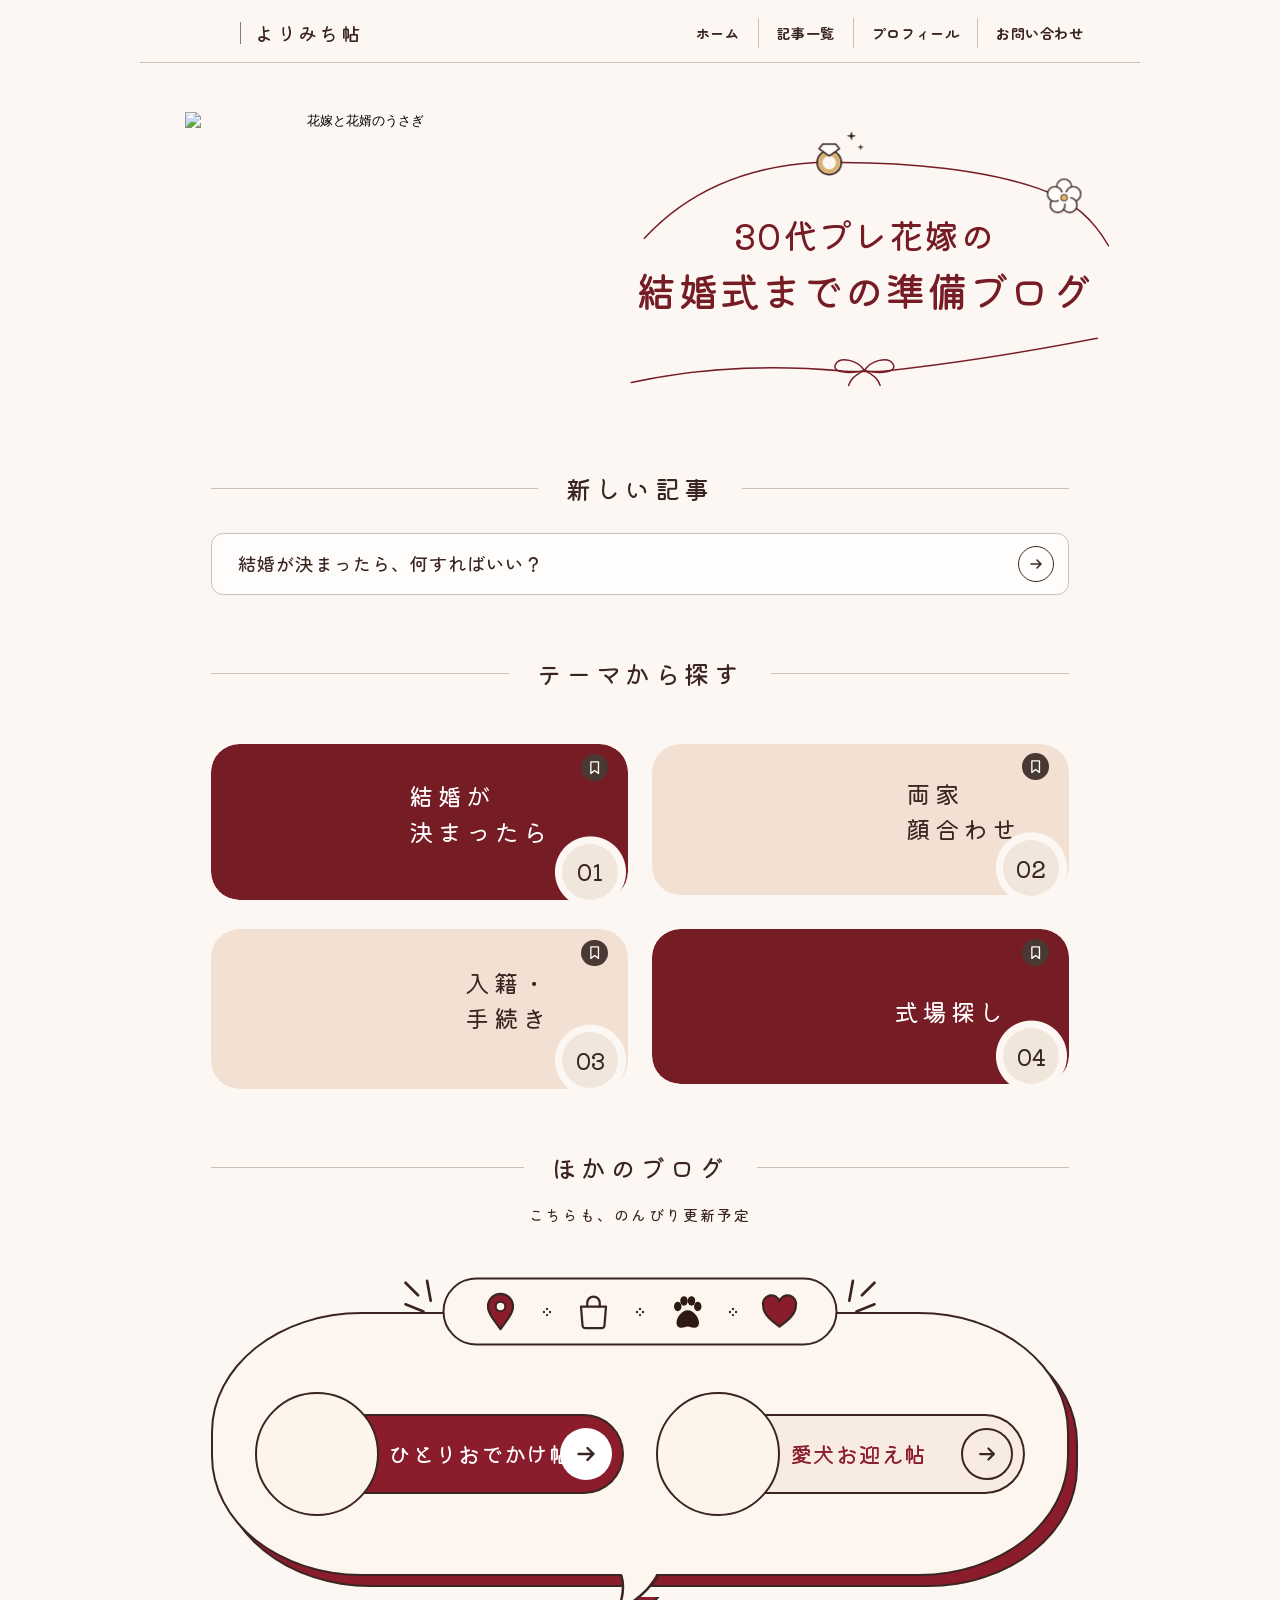
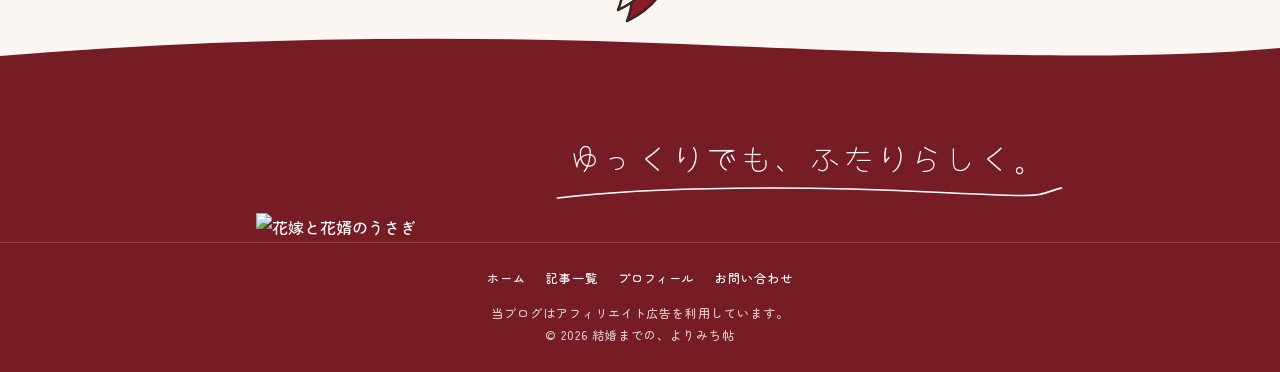
==== index.html @ b0f7d9c1 "Add files via upload" ====
<!DOCTYPE html>
<html lang="ja">
<head>
<meta charset="utf-8">
<meta name="viewport" content="width=device-width, initial-scale=1">
<title>結婚までの、よりみち帖｜30代プレ花嫁の結婚式までの準備ブログ</title>
<meta name="description" content="30代プレ花嫁の、結婚式までの準備ブログ。両家顔合わせ、入籍・手続き、式場探しまで、ゆっくりでもふたりらしく。">
<!--
  ▼ほかのブログのリンク差し替えメモ
  「ひとりおでかけ帖」「愛犬お迎え帖」は今は準備中表示です。
  ブログができたら data-soon を消して、href にURLを入れてください。
-->
<link rel="preconnect" href="https://fonts.googleapis.com">
<link rel="preconnect" href="https://fonts.gstatic.com" crossorigin>
<link href="https://fonts.googleapis.com/css2?family=Kiwi+Maru:wght@400;500&family=Zen+Maru+Gothic:wght@500;700&family=Yomogi&display=swap" rel="stylesheet">
<style>
/* VOICE: 30代ふたりの、やさしくて少し上品な結婚準備ノート
   IDEA: 生成りの紙にえんじのインク。花嫁と花婿のうさぎが表紙に立つ
   PICTURE: タイトルをはさんで花嫁うさぎと指輪を差し出す花婿うさぎ。テーマカードからうさぎがはみ出す
   COLOUR and TYPE: 生成り#fdf7f3・えんじ#761c25・ベージュ#f0e4d8・こげ茶／Kiwi Maru見出し＋Zen Maru Gothic本文＋Yomogi手書き
   LAYOUT: ヘッダー → タイトル → 新しい記事 → テーマから探す → ほかのブログ → えんじの帯 */
:root{color-scheme:light;--bg:#fdf7f3;--ink:#3b2522;--sub:#7d665e;--red:#761c25;--red2:#8e2632;--be:#f2e1d2;--be2:#f1e6db;--line:#cdbfb5}
*{box-sizing:border-box;min-width:0}
html{scroll-behavior:smooth}
body{margin:0;background:var(--bg);color:var(--ink);font:16px/1.8 "Zen Maru Gothic",system-ui,sans-serif;font-weight:500;overflow-x:clip}
img{display:block;max-width:100%;height:auto}
a{color:inherit}
.km{font-family:"Kiwi Maru","Zen Maru Gothic",serif}
.wrap{max-width:960px;margin:0 auto;padding:0 max(4vw,16px)}

/* header */
.hd{max-width:1000px;margin:0 auto;padding:16px max(3vw,16px) 12px;display:flex;align-items:center;justify-content:space-between;gap:10px 24px;flex-wrap:wrap;border-bottom:1px solid var(--line)}
.nav{display:flex;font-size:14px;font-weight:700;letter-spacing:.04em}
.nav a{text-decoration:none;color:var(--ink);white-space:nowrap;padding:4px 18px;border-left:1px solid var(--line);line-height:1.6}
.nav a:first-child{border-left:0}
.nav a:hover{color:var(--red)}
.brand{display:flex;align-items:center;gap:14px;text-decoration:none;font-family:"Kiwi Maru",serif;font-size:19px;letter-spacing:.12em}
.brand img{width:48px;height:auto}
.brand i{width:1px;height:22px;background:var(--ink);opacity:.6}

/* hero */
.hero{max-width:1080px;margin:0 auto;padding:clamp(24px,4vw,44px) max(3vw,16px) 0;display:grid;grid-template-columns:minmax(0,.85fr) minmax(0,1.15fr);align-items:center;gap:0 clamp(8px,3vw,40px)}
@keyframes in{from{opacity:0;transform:translateY(18px)}to{opacity:1;transform:none}}
.stage{position:relative;display:block;width:100%;max-width:400px;justify-self:center;aspect-ratio:860/650;border:0;background:none;padding:0;cursor:pointer;-webkit-tap-highlight-color:transparent}
.stage:focus-visible{outline:2px solid var(--red);outline-offset:6px;border-radius:16px}
.mv{position:absolute;inset:0;display:block}
.fr{position:absolute;height:auto;opacity:0;pointer-events:none}
.fr.on{opacity:1}
.fr.bob{animation:bob .17s ease-in-out infinite alternate}
@keyframes bob{to{translate:0 -2.5%}}
.fr.float{animation:float 2.8s ease-in-out infinite}
@keyframes float{50%{translate:0 -2%}}
.ttl{position:relative;width:100%;max-width:560px;justify-self:center;aspect-ratio:600/300;container-type:inline-size;text-align:center}
.ttl .deco{position:absolute;inset:0;width:100%;height:100%;overflow:visible}
.ttl h1{position:absolute;left:0;right:0;top:32%;margin:0;font-family:"Kiwi Maru",serif;font-weight:500;color:var(--red);line-height:1.5;letter-spacing:.06em;animation:in 1s cubic-bezier(.2,.8,.3,1) .1s both}
.ttl h1 span{display:block;white-space:nowrap}.ttl h1 .l1{font-size:6.2cqw}.ttl h1 .l2{font-size:7.3cqw}
@keyframes in{from{opacity:0;transform:translateY(14px)}to{opacity:1;transform:none}}
.draw path{stroke-dasharray:var(--len,800);stroke-dashoffset:var(--len,800);animation:draw 1.2s cubic-bezier(.6,.1,.3,1) forwards;animation-delay:var(--dd,.4s)}
@keyframes draw{to{stroke-dashoffset:0}}
.ttl .ring{opacity:0;animation:fade .6s .7s forwards}
.ttl .flower{opacity:0;transform-box:view-box;transform-origin:516px 84px;animation:fade .6s 1.2s forwards,spin 14s linear 2s infinite}
@keyframes fade{to{opacity:1}}
@keyframes spin{to{rotate:360deg}}
.ttl .tw{animation:tw 1.8s ease-in-out 1.4s infinite}
@keyframes tw{50%{opacity:.15}}

/* section heads */
.sh{display:flex;align-items:center;gap:28px;margin:clamp(40px,5vw,56px) 0 22px}
.sh::before,.sh::after{content:"";flex:1;height:1px;background:var(--line)}
.sh h2{margin:0;font-family:"Kiwi Maru",serif;font-weight:500;font-size:clamp(20px,2.4vw,25px);letter-spacing:.18em;white-space:nowrap}
.lede{text-align:center;margin:-10px 0 26px;font-size:14.5px;letter-spacing:.14em}

/* new post */
.np{display:flex;align-items:center;justify-content:space-between;gap:16px;min-height:62px;padding:10px 14px 10px 26px;border:1px solid var(--line);border-radius:12px;background:#fffdfb;text-decoration:none;font-size:clamp(15px,1.8vw,18px);letter-spacing:.06em;transition:border-color .3s,box-shadow .3s}
.np:hover{border-color:var(--red);box-shadow:0 10px 24px -18px rgba(118,28,37,.5)}
.arw{flex:none;width:36px;height:36px;border:1.6px solid var(--ink);border-radius:50%;display:grid;place-items:center;transition:transform .3s,background .3s,color .3s}
.arw svg{width:16px;height:16px}
a:hover .arw{transform:translateX(4px);background:var(--red);border-color:var(--red);color:#fff}

/* theme cards */
.themes{display:grid;grid-template-columns:repeat(2,minmax(0,1fr));gap:30px 24px;padding-top:26px}
.tc{position:relative;display:block;aspect-ratio:var(--ar);container-type:inline-size;text-decoration:none;transition:transform .4s cubic-bezier(.2,.8,.3,1)}
.tc .shape{position:absolute;inset:0;border-radius:6.8cqw;background:var(--c);-webkit-mask:radial-gradient(circle at 91% 82%,transparent 8.4cqw,#000 calc(8.4cqw + 1px));mask:radial-gradient(circle at 91% 82%,transparent 8.4cqw,#000 calc(8.4cqw + 1px))}
.tc .ill{position:absolute;left:0;bottom:0;width:var(--w);transform-origin:20% 100%;transition:transform .45s cubic-bezier(.3,1.5,.5,1)}
.tc .ill img{width:100%}
.tc b{position:absolute;left:var(--tx);top:50%;transform:translateY(-62%);font-family:"Kiwi Maru",serif;font-weight:400;font-size:5.9cqw;line-height:1.45;letter-spacing:.14em;color:var(--t)}
.tc .no{position:absolute;left:91%;top:82%;width:13.4cqw;height:13.4cqw;margin:-6.7cqw 0 0 -6.7cqw;border-radius:50%;background:var(--be2);display:grid;place-items:center;font-family:"Kiwi Maru",serif;font-size:5.4cqw;color:var(--ink);transition:transform .35s cubic-bezier(.3,1.6,.5,1)}
.tc .bm{position:absolute;left:92%;top:15%;width:6.4cqw;height:6.4cqw;margin:-3.2cqw 0 0 -3.2cqw;border-radius:50%;background:#4a3833;display:grid;place-items:center}
.tc .bm svg{width:3.2cqw;height:3.2cqw}
.tc:hover{transform:translateY(-4px)}
.tc:hover .ill{transform:translateY(-3%) rotate(-1.5deg)}
.tc:hover .no{transform:rotate(-12deg) scale(1.06)}
.tc:focus-visible{outline:3px solid var(--red);outline-offset:4px;border-radius:7cqw}
.t1{--ar:439/164;--c:var(--red);--t:#fff;--w:47.15%;--tx:47.5%}
.t2{--ar:452/164;--c:var(--be);--t:var(--ink);--w:54.65%;--tx:61%}
.t3{--ar:439/168;--c:var(--be);--t:var(--ink);--w:55.81%;--tx:61%}
.t4{--ar:450/167;--c:var(--red);--t:#fff;--w:60.22%;--tx:58%}
.t4 b{top:56%}

/* other blogs */
.ob-bub{position:relative;max-width:900px;margin:84px auto 80px;padding:80px clamp(18px,4vw,44px) 60px;border-radius:150px/120px;isolation:isolate}
.ob-bub::before,.ob-bub::after{content:"";position:absolute;inset:0;border:2.5px solid var(--ink);border-radius:inherit}
.ob-bub::before{transform:translate(9px,11px);background:#8a1c2b;z-index:-2}
.ob-bub::after{background:#fdf6ef;z-index:-1}
.ob-tab{position:absolute;left:50%;top:0;transform:translate(-50%,-50%);display:flex;align-items:center;gap:10px}
.ob-tab .pill{display:flex;align-items:center;gap:clamp(10px,2vw,22px);background:#fdf6ef;border:2.5px solid var(--ink);border-radius:99px;padding:12px clamp(18px,3vw,36px)}
.ob-tab .ic{width:clamp(28px,3.6vw,40px);height:auto;animation:hop 3.2s ease-in-out infinite}
.ob-tab .ic:nth-of-type(2){animation-delay:.25s}.ob-tab .ic:nth-of-type(3){animation-delay:.5s}.ob-tab .ic:nth-of-type(4){animation-delay:.75s}
@keyframes hop{0%,30%,100%{transform:none}12%{transform:translateY(-7px) rotate(-6deg)}}
.ob-tab .sep{width:9px;flex:none}
.ob-tab .mk{width:clamp(34px,4.6vw,54px);flex:none;margin-bottom:28px;animation:blink 1.6s ease-in-out infinite}
.ob-tab .mkR{animation-delay:.8s}
@keyframes blink{50%{opacity:.25}}
.ob-list{display:grid;grid-template-columns:repeat(2,minmax(0,1fr));gap:22px clamp(16px,3vw,32px)}
.obp{display:flex;align-items:center;text-decoration:none;cursor:pointer}
.obp .av{position:relative;z-index:2;flex:none;width:clamp(96px,12vw,124px);aspect-ratio:1;border-radius:50%;border:2.5px solid var(--ink);background:#fdf4ec;display:grid;place-items:center;transition:transform .4s cubic-bezier(.3,1.6,.5,1)}
.obp .av img{width:74%;height:auto}
.obp .bar{flex:1;min-width:0;margin-left:-26px;height:clamp(64px,8vw,80px);display:flex;align-items:center;justify-content:space-between;gap:10px;padding:0 10px 0 36px;border:2.5px solid var(--ink);border-left:0;border-radius:0 99px 99px 0}
.obp b{font-family:"Kiwi Maru",serif;font-weight:500;font-size:clamp(16px,1.9vw,22px);letter-spacing:.04em;white-space:nowrap}
.obp .ar{flex:none;width:clamp(40px,5vw,52px);aspect-ratio:1;border-radius:50%;display:grid;place-items:center;transition:transform .3s}
.obp .ar svg{width:46%}
.obp.dark .bar{background:#8a1c2b;color:#fff}.obp.dark .ar{background:#fff;color:var(--ink)}
.obp.light .bar{background:#f8ece2;color:#8a1c2b}.obp.light .ar{border:2px solid var(--ink);color:var(--ink)}
.obp:hover .av{transform:rotate(-8deg) scale(1.05)}
.obp:hover .ar{transform:translateX(5px)}
.obp:focus-visible{outline:3px solid var(--red);outline-offset:4px;border-radius:99px}
.tail{position:absolute;left:50%;bottom:-44px;width:80px;margin-left:-40px;overflow:visible;z-index:1}

/* footer band */
.band{position:relative;margin-top:clamp(64px,8vw,96px);background:var(--red);color:#fff}
.band .wave{position:absolute;left:0;top:-38px;width:100%;height:40px}
.band-in{max-width:1000px;margin:0 auto;padding:0 max(4vw,16px);display:grid;grid-template-columns:minmax(0,.9fr) minmax(0,1.3fr);align-items:end;gap:20px;min-height:170px}
.band-in img{width:min(100%,230px);justify-self:center;align-self:end}
.band-in .msg{align-self:center;padding:24px 0}
.band-in .msg p{margin:0;font-family:Yomogi,cursive;font-size:clamp(20px,2.8vw,30px);letter-spacing:.14em;white-space:nowrap;position:relative;display:inline-block}
.band-in .msg svg{position:absolute;left:-4%;bottom:-18px;width:108%;height:18px;overflow:visible}
.foot{background:var(--red);color:rgba(255,255,255,.75);text-align:center;font-size:12px;letter-spacing:.08em;padding:18px 16px 26px;border-top:1px solid rgba(255,255,255,.15)}
.foot nav{display:flex;flex-wrap:wrap;justify-content:center;gap:2px 20px;margin-bottom:8px}
.foot nav a{text-decoration:none;color:#fff;padding:6px 0}

.toast{position:fixed;left:50%;bottom:24px;transform:translate(-50%,160%);visibility:hidden;background:#fffdfb;color:var(--ink);border-radius:99px;padding:8px 22px 8px 8px;display:flex;align-items:center;gap:12px;font-size:14px;z-index:50;box-shadow:0 0 0 1px var(--line),0 14px 30px -12px rgba(59,37,34,.4);transition:transform .4s cubic-bezier(.2,.9,.3,1.1);max-width:calc(100vw - 32px)}
.toast img{width:40px}
.toast.show{transform:translate(-50%,0);visibility:visible}

.rv{opacity:0;transform:translateY(20px);transition:opacity .8s,transform .8s cubic-bezier(.2,.8,.3,1);transition-delay:var(--rd,0s)}
.rv.on{opacity:1;transform:none}

@media(max-width:760px){
  .hd{flex-direction:column;align-items:flex-start}
  .nav{width:100%;font-size:clamp(11.5px,3.5vw,14px);letter-spacing:0}.nav a{flex:1 1 auto;text-align:center;padding:4px 2px}
  .hero{grid-template-columns:minmax(0,1fr)}
  .ttl{order:-1;max-width:440px;margin-top:10px}
  .stage{width:min(68%,280px);margin-top:14px}
  .themes{grid-template-columns:minmax(0,1fr);gap:34px}
  .ob-bub{border-radius:56px/48px;padding:62px 16px 46px;margin:70px auto 90px}
  .ob-list{grid-template-columns:minmax(0,1fr)}
  .ob-tab .pill{padding:9px 16px;gap:8px}.ob-tab .mk{display:none}
  .band-in{grid-template-columns:minmax(0,1fr);text-align:center;min-height:0}
  .band-in .msg{order:-1;padding:34px 0 18px}
  .band-in img{width:190px}
  .band-in .msg p{font-size:clamp(16px,5.2vw,24px);letter-spacing:.1em}
}
@media(prefers-reduced-motion:reduce){
  *,*::before,*::after{animation:none!important;transition:none!important}
  .draw path{stroke-dashoffset:0}.rv{opacity:1;transform:none}html{scroll-behavior:auto}
}
</style>
</head>
<body>

<header class="hd">
  <a class="brand" href="index.html"><img src="img/logo.webp" alt=""><i></i>よりみち帖</a>
  <nav class="nav" aria-label="グローバル"><a href="index.html">ホーム</a><a href="index.html#posts">記事一覧</a><a href="index.html#about">プロフィール</a><a href="index.html#contact">お問い合わせ</a></nav>
</header>

<section class="hero" aria-label="メインビジュアル">
  <button class="stage" id="stage" type="button" aria-label="ふたりをもう一回走らせる">
    <span class="mv" id="mv">
      <img class="fr f-run" id="fRun" src="img/hr_run.webp" alt="" style="left:9.07%;top:20.31%;width:81.86%">
      <img class="fr f-stop" id="fStop" src="img/hr_stop.webp" alt="" style="left:19.3%;top:18.31%;width:75.35%">
      <img class="fr f-jump" id="fJump" src="img/hr_jump.webp" alt="花嫁と花婿のうさぎ" style="left:10.35%;top:1.69%;width:86.28%">
    </span>
  </button>
  <div class="ttl">
    <svg class="deco" viewBox="0 0 600 300" aria-hidden="true">
      <g class="draw" fill="none" stroke="#761c25" stroke-width="1.6" stroke-linecap="round">
        <path style="--len:640;--dd:.4s" d="M62 128C112 74 178 50 248 46"/>
        <path style="--len:640;--dd:.75s" d="M276 46C350 46 430 54 488 74c38 13 60 34 76 62"/>
        <path style="--len:700;--dd:1s" d="M48 284C120 268 200 264 282 272"/>
        <path style="--len:700;--dd:1.15s" d="M318 272C392 264 470 252 552 236"/>
        <path style="--len:200;--dd:1.5s" d="M300 271c-7-11-26-16-31-7s13 11 31 7c-9 4-15 9-17 16M300 271c7-11 26-16 31-7s-13 11-31 7c9 4 15 9 17 16M282 272h36"/>
      </g>
      <g class="ring">
        <circle cx="262" cy="46" r="13" fill="none" stroke="#3b2522" stroke-width="2"/>
        <circle cx="262" cy="46" r="9.5" fill="none" stroke="#d6b26e" stroke-width="4.5"/>
        <path d="M255 26h14l4 5-11 8-11-8z" fill="#fffdfb" stroke="#3b2522" stroke-width="1.6" stroke-linejoin="round"/>
        <path class="tw" d="M286 12l1.2 4 4 1.2-4 1.2-1.2 4-1.2-4-4-1.2 4-1.2zM296 26l.8 2.6 2.6.8-2.6.8-.8 2.6-.8-2.6-2.6-.8 2.6-.8z" fill="#3b2522"/>
      </g>
      <g class="flower"><g fill="#fffdfb" stroke="#3b2522" stroke-width="1.5"><circle cx="516" cy="72" r="8"/><circle cx="526" cy="80" r="8"/><circle cx="522" cy="92" r="8"/><circle cx="509" cy="92" r="8"/><circle cx="506" cy="80" r="8"/></g><circle cx="516" cy="84" r="6.5" fill="#fffdfb"/><circle cx="516" cy="84" r="3.6" fill="#e3b56d" stroke="#3b2522" stroke-width="1"/></g>
    </svg>
    <h1><span class="l1">30代プレ花嫁の</span><span class="l2">結婚式までの準備ブログ</span></h1>
  </div>
</section>

<main class="wrap">
  <div class="rv" id="posts">
    <div class="sh"><h2>新しい記事</h2></div>
    <a class="np" href="article.html">結婚が決まったら、何すればいい？<span class="arw" aria-hidden="true"><svg viewBox="0 0 16 16"><path d="M3 8h10M9 4l4 4-4 4" fill="none" stroke="currentColor" stroke-width="1.6" stroke-linecap="round" stroke-linejoin="round"/></svg></span></a>
  </div>

  <div class="rv">
    <div class="sh"><h2>テーマから探す</h2></div>
    <div class="themes">
      <a class="tc t1" href="article.html"><span class="shape"></span><span class="ill"><img src="img/c1.webp" alt=""></span><b>結婚が<br>決まったら</b><span class="bm"><svg viewBox="0 0 12 14"><path d="M2 1h8v12L6 10l-4 3z" fill="none" stroke="#fff" stroke-width="1.4" stroke-linejoin="round"/></svg></span><span class="no">01</span></a>
      <a class="tc t2" href="article.html#s5"><span class="shape"></span><span class="ill"><img src="img/c2.webp" alt=""></span><b>両家<br>顔合わせ</b><span class="bm"><svg viewBox="0 0 12 14"><path d="M2 1h8v12L6 10l-4 3z" fill="none" stroke="#fff" stroke-width="1.4" stroke-linejoin="round"/></svg></span><span class="no">02</span></a>
      <a class="tc t3" href="article.html#s6"><span class="shape"></span><span class="ill"><img src="img/c3.webp" alt=""></span><b>入籍・<br>手続き</b><span class="bm"><svg viewBox="0 0 12 14"><path d="M2 1h8v12L6 10l-4 3z" fill="none" stroke="#fff" stroke-width="1.4" stroke-linejoin="round"/></svg></span><span class="no">03</span></a>
      <a class="tc t4" href="article.html#s7"><span class="shape"></span><span class="ill"><img src="img/c4.webp" alt=""></span><b>式場探し</b><span class="bm"><svg viewBox="0 0 12 14"><path d="M2 1h8v12L6 10l-4 3z" fill="none" stroke="#fff" stroke-width="1.4" stroke-linejoin="round"/></svg></span><span class="no">04</span></a>
    </div>
  </div>

  <div class="rv">
    <div class="sh"><h2>ほかのブログ</h2></div>
    <p class="lede">こちらも、のんびり更新予定</p>
    <div class="ob-bub">
      <div class="ob-tab" aria-hidden="true">
        <svg class="mk mkL" viewBox="0 0 60 50"><path d="M50 40 30 32M44 22 30 8M58 28 54 6" stroke="#3b2522" stroke-width="3" stroke-linecap="round"/></svg>
        <span class="pill">
          <svg class="ic" viewBox="0 0 32 32"><path d="M16 30c-6-8-10-13-10-18a10 10 0 0 1 20 0c0 5-4 10-10 18z" fill="#8a1c2b" stroke="#3b2522" stroke-width="1.8" stroke-linejoin="round"/><circle cx="16" cy="12" r="3.8" fill="#fdf6ef" stroke="#3b2522" stroke-width="1.6"/></svg><svg class="sep" viewBox="0 0 10 10" aria-hidden="true"><g fill="#3b2522"><circle cx="5" cy="1.6" r="1.3"/><circle cx="5" cy="8.4" r="1.3"/><circle cx="1.6" cy="5" r="1.3"/><circle cx="8.4" cy="5" r="1.3"/></g></svg>
          <svg class="ic" viewBox="0 0 32 32"><path d="M6 12h20l-1.2 15a2.5 2.5 0 0 1-2.5 2.3H9.7a2.5 2.5 0 0 1-2.5-2.3z" fill="#fdf6ef" stroke="#3b2522" stroke-width="1.8" stroke-linejoin="round"/><path d="M11 12V9a5 5 0 0 1 10 0v3" fill="none" stroke="#3b2522" stroke-width="1.8" stroke-linecap="round"/></svg><svg class="sep" viewBox="0 0 10 10" aria-hidden="true"><g fill="#3b2522"><circle cx="5" cy="1.6" r="1.3"/><circle cx="5" cy="8.4" r="1.3"/><circle cx="1.6" cy="5" r="1.3"/><circle cx="8.4" cy="5" r="1.3"/></g></svg>
          <svg class="ic" viewBox="0 0 32 32"><g fill="#2e1a12"><ellipse cx="9" cy="12" rx="3" ry="3.8"/><ellipse cx="14" cy="7.5" rx="3" ry="3.8"/><ellipse cx="20" cy="7.5" rx="3" ry="3.8"/><ellipse cx="25" cy="12" rx="3" ry="3.8"/><path d="M17 15c5 0 9 6 9 10 0 3-2 4-4 4-2 0-3-1-5-1s-3 1-5 1-4-1-4-4c0-4 4-10 9-10z"/></g></svg><svg class="sep" viewBox="0 0 10 10" aria-hidden="true"><g fill="#3b2522"><circle cx="5" cy="1.6" r="1.3"/><circle cx="5" cy="8.4" r="1.3"/><circle cx="1.6" cy="5" r="1.3"/><circle cx="8.4" cy="5" r="1.3"/></g></svg>
          <svg class="ic" viewBox="0 0 32 32"><path d="M16 28C7 21.5 3 17 3 11.5A6.5 6.5 0 0 1 16 8a6.5 6.5 0 0 1 13 3.5C29 17 25 21.5 16 28z" fill="#8a1c2b" stroke="#3b2522" stroke-width="1.8" stroke-linejoin="round"/></svg>
        </span>
        <svg class="mk mkR" viewBox="0 0 60 50"><path d="M10 40 30 32M16 22 30 8M2 28 6 6" stroke="#3b2522" stroke-width="3" stroke-linecap="round"/></svg>
      </div>
      <div class="ob-list">
        <a class="obp dark" href="#odekake" data-soon="ひとりおでかけ帖"><span class="av"><img src="img/ob_rabbit.webp" alt=""></span><span class="bar"><b>ひとりおでかけ帖</b><span class="ar"><svg viewBox="0 0 16 16"><path d="M3 8h10M9 4l4 4-4 4" fill="none" stroke="currentColor" stroke-width="1.6" stroke-linecap="round" stroke-linejoin="round"/></svg></span></span></a>
        <a class="obp light" href="#dog" data-soon="愛犬お迎え帖"><span class="av"><img src="img/ob_dog.webp" alt=""></span><span class="bar"><b>愛犬お迎え帖</b><span class="ar"><svg viewBox="0 0 16 16"><path d="M3 8h10M9 4l4 4-4 4" fill="none" stroke="currentColor" stroke-width="1.6" stroke-linecap="round" stroke-linejoin="round"/></svg></span></span></a>
      </div>
      <svg class="tail" viewBox="0 0 80 60" aria-hidden="true"><defs><clipPath id="tc"><rect x="-10" y="15" width="100" height="60"/></clipPath><clipPath id="tc2"><rect x="-10" y="26" width="100" height="60"/></clipPath></defs><path clip-path="url(#tc2)" d="M14 -4C24 12 26 30 18 50 40 40 56 22 66 -4z" fill="#8a1c2b" stroke="#3b2522" stroke-width="2.5" stroke-linejoin="round" transform="translate(9 11)"/><path d="M14 -8C24 12 26 30 18 50 40 40 56 22 66 -8z" fill="#fdf6ef"/><path clip-path="url(#tc)" d="M14 2C24 14 26 30 18 50 40 40 56 22 66 2" fill="none" stroke="#3b2522" stroke-width="2.5" stroke-linejoin="round" stroke-linecap="round"/></svg>
    </div>
  </div>
</main>

<footer id="about">
  <span id="contact"></span>
  <div class="band">
    <svg class="wave" viewBox="0 0 1200 40" preserveAspectRatio="none" aria-hidden="true"><path d="M0 40V22C200 4 420 0 640 10s420 18 560 4V40z" fill="#761c25"/></svg>
    <div class="band-in">
      <img src="img/f_pair.webp" alt="花嫁と花婿のうさぎ">
      <div class="msg"><p>ゆっくりでも、ふたりらしく。<svg class="draw" viewBox="0 0 300 18" preserveAspectRatio="none" aria-hidden="true"><path style="--len:340;--dd:.2s" d="M4 14C60 2 150 2 220 8s60 4 76-4" fill="none" stroke="#fff" stroke-width="1.6" stroke-linecap="round"/></svg></p></div>
    </div>
  </div>
  <div class="foot">
    <nav aria-label="フッター"><a href="index.html">ホーム</a><a href="index.html#posts">記事一覧</a><a href="index.html#about">プロフィール</a><a href="index.html#contact">お問い合わせ</a></nav>
    <div>当ブログはアフィリエイト広告を利用しています。</div>
    <div>© 2026 結婚までの、よりみち帖</div>
  </div>
</footer>

<div class="toast" id="toast" role="status" aria-live="polite"><img src="img/ob_rabbit.webp" alt=""><span id="toastx"></span></div>

<script>
{
  /* hero: run -> stop -> jump */
  const fr={run:document.getElementById('fRun'),stop:document.getElementById('fStop'),jump:document.getElementById('fJump')};
  const mv=document.getElementById('mv'),stage=document.getElementById('stage');
  const rm=matchMedia('(prefers-reduced-motion: reduce)').matches;
  const show=k=>{for(const n in fr){fr[n].classList.toggle('on',n===k);fr[n].classList.remove('bob','float')}};
  let timers=[],idle;
  const hop=()=>fr.jump.animate([{transform:'translateY(0) scale(1,.96)'},{transform:'translateY(-9%) scale(1,1.02)',offset:.4},{transform:'translateY(0) scale(1,.97)',offset:.75},{transform:'translateY(0)'}],{duration:620,easing:'ease-out'});
  const play=()=>{
    timers.forEach(clearTimeout);timers=[];clearInterval(idle);
    if(rm){show('jump');return}
    show('run');fr.run.classList.add('bob');
    mv.animate([{transform:'translateX(-75%)'},{transform:'translateX(0)'}],{duration:1150,easing:'cubic-bezier(.3,.6,.4,1)',fill:'both'});
    timers.push(setTimeout(()=>{show('stop');mv.animate([{transform:'translateX(0)'},{transform:'translateX(3%)'},{transform:'translateX(0)'}],{duration:380,easing:'ease-out'});
      fr.stop.animate([{transform:'rotate(0)'},{transform:'rotate(-2deg)'},{transform:'rotate(1deg)'},{transform:'rotate(0)'}],{duration:420})},1150));
    timers.push(setTimeout(()=>{show('jump');hop();timers.push(setTimeout(hop,700));timers.push(setTimeout(()=>{fr.jump.classList.add('float');idle=setInterval(hop,6500)},1400))},1900));
  };
  stage.addEventListener('click',play);
  Promise.all(Object.values(fr).map(i=>i.decode?i.decode().catch(()=>{}):0)).then(()=>setTimeout(play,250));

  const toast=document.getElementById('toast'),tx=document.getElementById('toastx');let tt;
  document.addEventListener('click',e=>{const a=e.target.closest('[data-soon]');if(!a)return;e.preventDefault();
    tx.textContent=a.dataset.soon+'は準備中です。もうすこし待っててね';toast.classList.add('show');clearTimeout(tt);tt=setTimeout(()=>toast.classList.remove('show'),2600)});

  const band=document.querySelector('.band .draw path');band.style.animationPlayState='paused';
  const io=new IntersectionObserver(es=>es.forEach(e=>{if(!e.isIntersecting)return;e.target.classList.add('on');e.target.querySelectorAll('.draw path').forEach(p=>p.style.animationPlayState='running');io.unobserve(e.target)}),{threshold:0,rootMargin:'0px 0px -40px 0px'});
  document.querySelectorAll('.rv,.band').forEach(el=>io.observe(el));
}
</script>
</body>
</html>
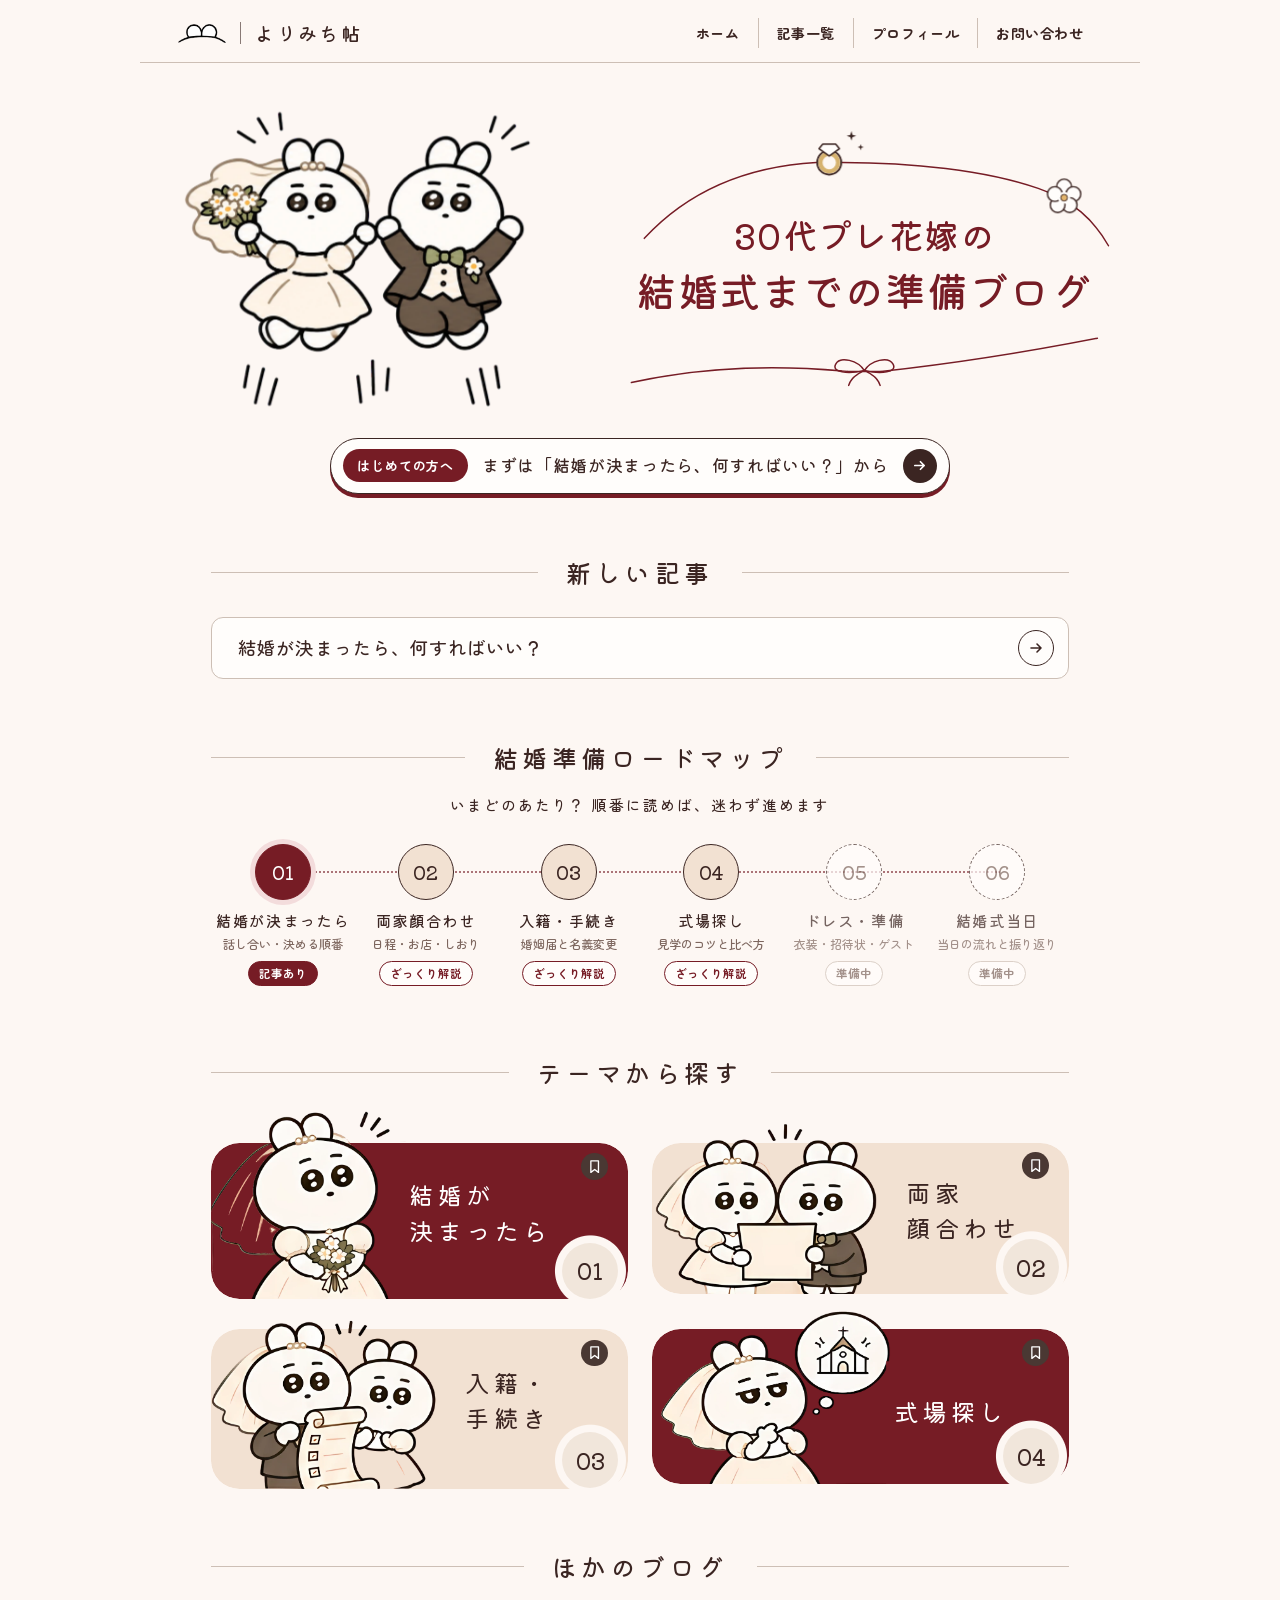
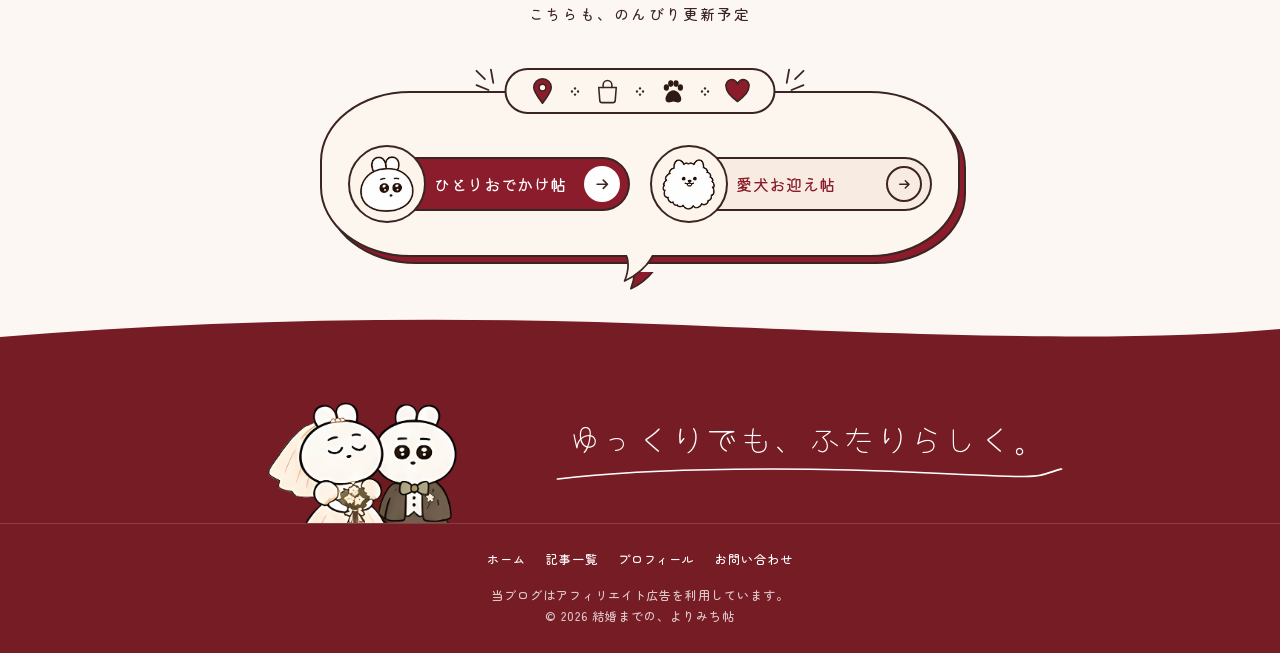
==== commit 29b70f30: "Add files via upload" ====
--- a/index.html
+++ b/index.html
@@ -64,6 +64,45 @@
 .ttl .tw{animation:tw 1.8s ease-in-out 1.4s infinite}
 @keyframes tw{50%{opacity:.15}}
 
+/* cta */
+.cta-wrap{display:flex;justify-content:center;padding:clamp(18px,3vw,28px) 16px 0}
+.cta{display:inline-flex;align-items:center;gap:14px;max-width:100%;padding:10px 12px 10px 12px;border:1.5px solid var(--ink);border-radius:99px;background:#fffdfb;text-decoration:none;box-shadow:0 4px 0 var(--red);transition:transform .2s,box-shadow .2s}
+.cta:hover{transform:translateY(-2px);box-shadow:0 6px 0 var(--red)}
+.cta:active{transform:translateY(3px);box-shadow:0 1px 0 var(--red)}
+.cta-tag{flex:none;background:var(--red);color:#fff;font-weight:700;font-size:13px;padding:5px 14px;border-radius:99px;letter-spacing:.06em}
+.cta-t{font-family:"Kiwi Maru",serif;font-size:clamp(14px,1.8vw,17px);letter-spacing:.04em;min-width:0}
+.cta-t .sm{display:none}
+.cta-ar{flex:none;width:34px;height:34px;border-radius:50%;background:var(--ink);color:#fff;display:grid;place-items:center}
+.cta-ar svg{width:15px}
+.cta:focus-visible{outline:3px solid var(--red);outline-offset:4px}
+/* roadmap */
+.road{list-style:none;margin:0;padding:0;display:grid;grid-template-columns:repeat(6,minmax(0,1fr));gap:0;position:relative}
+.road::before{content:"";position:absolute;left:8%;right:8%;top:27px;border-top:2px dotted var(--red);opacity:.6}
+.rm-i{position:relative;text-align:center}
+.rm-i a,.rm-i .rm-c{display:flex;flex-direction:column;align-items:center;gap:4px;padding:0 4px 8px;text-decoration:none;border-radius:12px;transition:transform .25s}
+.rm-i a:hover{transform:translateY(-3px)}
+.rm-i a:focus-visible{outline:3px solid var(--red);outline-offset:3px}
+.rm-n{position:relative;z-index:1;width:56px;height:56px;border-radius:50%;display:grid;place-items:center;font-family:"Kiwi Maru",serif;font-size:19px;border:1.5px solid var(--ink);background:#fffdfb;color:var(--ink);margin-bottom:6px}
+.rm-i.done .rm-n{background:var(--red);border-color:var(--red);color:#fff;box-shadow:0 0 0 5px #f3dcdc}
+.rm-i.part .rm-n{background:var(--be)}
+.rm-i.soon .rm-n{border-style:dashed;color:var(--sub)}
+.rm-t{font-family:"Kiwi Maru",serif;font-size:15.5px;letter-spacing:.04em;line-height:1.4}
+.rm-s{font-size:12px;color:var(--sub);line-height:1.5}
+.rm-b{margin-top:4px;font-size:11.5px;font-weight:700;padding:1px 10px;border-radius:99px;border:1px solid var(--line);color:var(--sub);background:#fffdfb}
+.rm-b.on{background:var(--red);border-color:var(--red);color:#fff}
+.rm-b.part{border-color:var(--red);color:var(--red)}
+.rm-i.soon{opacity:.7}
+@media(max-width:760px){
+  .road{grid-template-columns:minmax(0,1fr);gap:4px;max-width:420px;margin:0 auto}
+  .road::before{left:27px;right:auto;top:10px;bottom:10px;border-top:0;border-left:2px dotted var(--red)}
+  .rm-i a,.rm-i .rm-c{display:grid;grid-template-columns:56px minmax(0,1fr) auto;grid-template-rows:auto auto;column-gap:14px;row-gap:0;text-align:left;align-items:center;padding:6px 0}
+  .rm-n{grid-row:1/3;margin:0}
+  .rm-t{grid-column:2}.rm-s{grid-column:2}
+  .rm-b{grid-column:3;grid-row:1/3;margin:0}
+  .cta-t .lg{display:none}.cta-t .sm{display:inline}
+  .cta{gap:10px;padding:8px}.cta-tag{font-size:12px;padding:4px 10px}
+}
+
 /* section heads */
 .sh{display:flex;align-items:center;gap:28px;margin:clamp(40px,5vw,56px) 0 22px}
 .sh::before,.sh::after{content:"";flex:1;height:1px;background:var(--line)}
@@ -98,33 +137,33 @@
 .t4 b{top:56%}
 
 /* other blogs */
-.ob-bub{position:relative;max-width:900px;margin:84px auto 80px;padding:80px clamp(18px,4vw,44px) 60px;border-radius:150px/120px;isolation:isolate}
+.ob-bub{position:relative;max-width:640px;margin:64px auto 70px;padding:54px clamp(14px,3vw,28px) 34px;border-radius:90px/70px;isolation:isolate}
 .ob-bub::before,.ob-bub::after{content:"";position:absolute;inset:0;border:2.5px solid var(--ink);border-radius:inherit}
-.ob-bub::before{transform:translate(9px,11px);background:#8a1c2b;z-index:-2}
+.ob-bub::before{transform:translate(6px,7px);background:#8a1c2b;z-index:-2}
 .ob-bub::after{background:#fdf6ef;z-index:-1}
 .ob-tab{position:absolute;left:50%;top:0;transform:translate(-50%,-50%);display:flex;align-items:center;gap:10px}
-.ob-tab .pill{display:flex;align-items:center;gap:clamp(10px,2vw,22px);background:#fdf6ef;border:2.5px solid var(--ink);border-radius:99px;padding:12px clamp(18px,3vw,36px)}
-.ob-tab .ic{width:clamp(28px,3.6vw,40px);height:auto;animation:hop 3.2s ease-in-out infinite}
+.ob-tab .pill{display:flex;align-items:center;gap:clamp(8px,1.4vw,14px);background:#fdf6ef;border:2px solid var(--ink);border-radius:99px;padding:7px clamp(14px,2vw,22px)}
+.ob-tab .ic{width:clamp(22px,2.6vw,28px);height:auto;animation:hop 3.2s ease-in-out infinite}
 .ob-tab .ic:nth-of-type(2){animation-delay:.25s}.ob-tab .ic:nth-of-type(3){animation-delay:.5s}.ob-tab .ic:nth-of-type(4){animation-delay:.75s}
 @keyframes hop{0%,30%,100%{transform:none}12%{transform:translateY(-7px) rotate(-6deg)}}
 .ob-tab .sep{width:9px;flex:none}
-.ob-tab .mk{width:clamp(34px,4.6vw,54px);flex:none;margin-bottom:28px;animation:blink 1.6s ease-in-out infinite}
+.ob-tab .mk{width:clamp(26px,3.2vw,36px);flex:none;margin-bottom:20px;animation:blink 1.6s ease-in-out infinite}
 .ob-tab .mkR{animation-delay:.8s}
 @keyframes blink{50%{opacity:.25}}
-.ob-list{display:grid;grid-template-columns:repeat(2,minmax(0,1fr));gap:22px clamp(16px,3vw,32px)}
+.ob-list{display:grid;grid-template-columns:repeat(2,minmax(0,1fr));gap:14px clamp(12px,2vw,20px)}
 .obp{display:flex;align-items:center;text-decoration:none;cursor:pointer}
-.obp .av{position:relative;z-index:2;flex:none;width:clamp(96px,12vw,124px);aspect-ratio:1;border-radius:50%;border:2.5px solid var(--ink);background:#fdf4ec;display:grid;place-items:center;transition:transform .4s cubic-bezier(.3,1.6,.5,1)}
+.obp .av{position:relative;z-index:2;flex:none;width:clamp(64px,8vw,78px);aspect-ratio:1;border-radius:50%;border:2px solid var(--ink);background:#fdf4ec;display:grid;place-items:center;transition:transform .4s cubic-bezier(.3,1.6,.5,1)}
 .obp .av img{width:74%;height:auto}
-.obp .bar{flex:1;min-width:0;margin-left:-26px;height:clamp(64px,8vw,80px);display:flex;align-items:center;justify-content:space-between;gap:10px;padding:0 10px 0 36px;border:2.5px solid var(--ink);border-left:0;border-radius:0 99px 99px 0}
-.obp b{font-family:"Kiwi Maru",serif;font-weight:500;font-size:clamp(16px,1.9vw,22px);letter-spacing:.04em;white-space:nowrap}
-.obp .ar{flex:none;width:clamp(40px,5vw,52px);aspect-ratio:1;border-radius:50%;display:grid;place-items:center;transition:transform .3s}
+.obp .bar{flex:1;min-width:0;margin-left:-18px;height:clamp(46px,5.4vw,54px);display:flex;align-items:center;justify-content:space-between;gap:10px;padding:0 8px 0 26px;border:2px solid var(--ink);border-left:0;border-radius:0 99px 99px 0}
+.obp b{font-family:"Kiwi Maru",serif;font-weight:500;font-size:clamp(14px,1.5vw,16px);letter-spacing:.04em;white-space:nowrap}
+.obp .ar{flex:none;width:clamp(30px,3.4vw,36px);aspect-ratio:1;border-radius:50%;display:grid;place-items:center;transition:transform .3s}
 .obp .ar svg{width:46%}
 .obp.dark .bar{background:#8a1c2b;color:#fff}.obp.dark .ar{background:#fff;color:var(--ink)}
 .obp.light .bar{background:#f8ece2;color:#8a1c2b}.obp.light .ar{border:2px solid var(--ink);color:var(--ink)}
 .obp:hover .av{transform:rotate(-8deg) scale(1.05)}
 .obp:hover .ar{transform:translateX(5px)}
 .obp:focus-visible{outline:3px solid var(--red);outline-offset:4px;border-radius:99px}
-.tail{position:absolute;left:50%;bottom:-44px;width:80px;margin-left:-40px;overflow:visible;z-index:1}
+.tail{position:absolute;left:50%;bottom:-31px;width:56px;margin-left:-28px;overflow:visible;z-index:1}
 
 /* footer band */
 .band{position:relative;margin-top:clamp(64px,8vw,96px);background:var(--red);color:#fff}
@@ -152,7 +191,7 @@
   .ttl{order:-1;max-width:440px;margin-top:10px}
   .stage{width:min(68%,280px);margin-top:14px}
   .themes{grid-template-columns:minmax(0,1fr);gap:34px}
-  .ob-bub{border-radius:56px/48px;padding:62px 16px 46px;margin:70px auto 90px}
+  .ob-bub{border-radius:40px/34px;padding:46px 14px 30px;margin:56px auto 70px}
   .ob-list{grid-template-columns:minmax(0,1fr)}
   .ob-tab .pill{padding:9px 16px;gap:8px}.ob-tab .mk{display:none}
   .band-in{grid-template-columns:minmax(0,1fr);text-align:center;min-height:0}
@@ -201,11 +240,26 @@
     <h1><span class="l1">30代プレ花嫁の</span><span class="l2">結婚式までの準備ブログ</span></h1>
   </div>
 </section>
+<div class="cta-wrap"><a class="cta" href="article.html"><span class="cta-tag">はじめての方へ</span><span class="cta-t"><span class="lg">まずは「結婚が決まったら、何すればいい？」から</span><span class="sm">まずはこの記事から</span></span><span class="cta-ar" aria-hidden="true"><svg viewBox="0 0 16 16"><path d="M3 8h10M9 4l4 4-4 4" fill="none" stroke="currentColor" stroke-width="1.8" stroke-linecap="round" stroke-linejoin="round"/></svg></span></a></div>
+
 
 <main class="wrap">
   <div class="rv" id="posts">
     <div class="sh"><h2>新しい記事</h2></div>
     <a class="np" href="article.html">結婚が決まったら、何すればいい？<span class="arw" aria-hidden="true"><svg viewBox="0 0 16 16"><path d="M3 8h10M9 4l4 4-4 4" fill="none" stroke="currentColor" stroke-width="1.6" stroke-linecap="round" stroke-linejoin="round"/></svg></span></a>
+  </div>
+
+  <div class="rv">
+    <div class="sh"><h2>結婚準備ロードマップ</h2></div>
+    <p class="lede">いまどのあたり？ 順番に読めば、迷わず進めます</p>
+    <ol class="road">
+      <li class="rm-i done"><a href="article.html"><span class="rm-n">01</span><span class="rm-t">結婚が決まったら</span><span class="rm-s">話し合い・決める順番</span><span class="rm-b on">記事あり</span></a></li>
+      <li class="rm-i part"><a href="article.html#s5"><span class="rm-n">02</span><span class="rm-t">両家顔合わせ</span><span class="rm-s">日程・お店・しおり</span><span class="rm-b part">ざっくり解説</span></a></li>
+      <li class="rm-i part"><a href="article.html#s6"><span class="rm-n">03</span><span class="rm-t">入籍・手続き</span><span class="rm-s">婚姻届と名義変更</span><span class="rm-b part">ざっくり解説</span></a></li>
+      <li class="rm-i part"><a href="article.html#s7"><span class="rm-n">04</span><span class="rm-t">式場探し</span><span class="rm-s">見学のコツと比べ方</span><span class="rm-b part">ざっくり解説</span></a></li>
+      <li class="rm-i soon"><span class="rm-c"><span class="rm-n">05</span><span class="rm-t">ドレス・準備</span><span class="rm-s">衣装・招待状・ゲスト</span><span class="rm-b">準備中</span></span></li>
+      <li class="rm-i soon"><span class="rm-c"><span class="rm-n">06</span><span class="rm-t">結婚式当日</span><span class="rm-s">当日の流れと振り返り</span><span class="rm-b">準備中</span></span></li>
+    </ol>
   </div>
 
   <div class="rv">
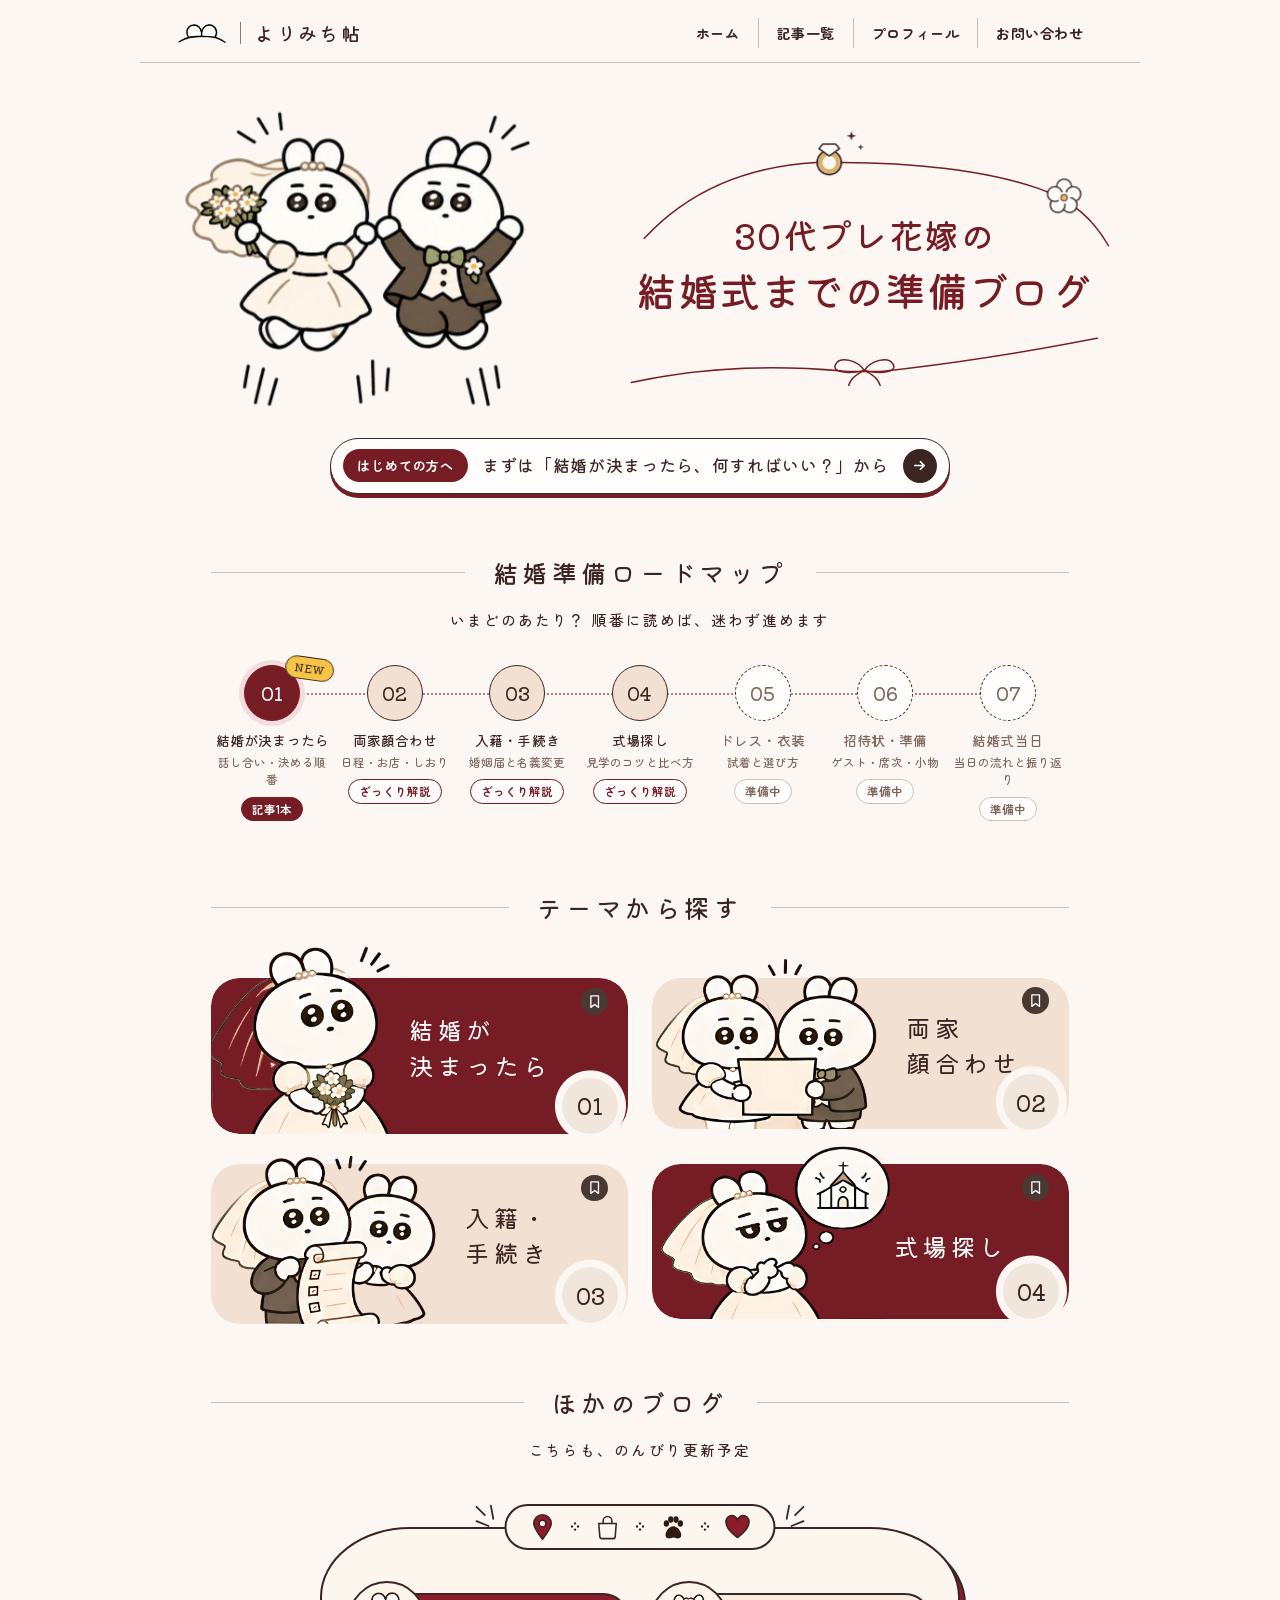
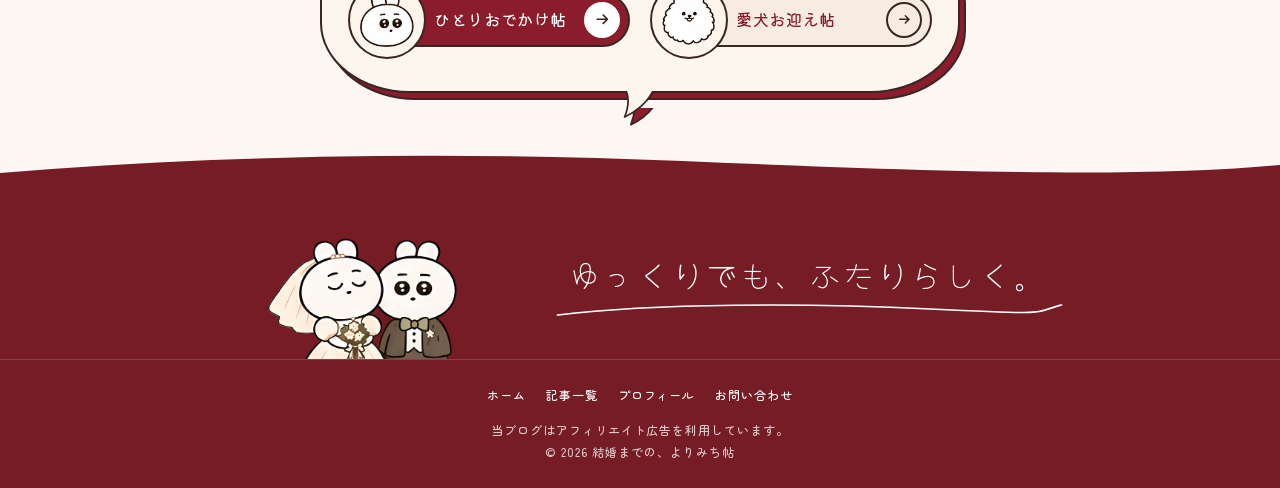
==== commit c82e6aef: "Add files via upload" ====
--- a/index.html
+++ b/index.html
@@ -18,7 +18,7 @@
    IDEA: 生成りの紙にえんじのインク。花嫁と花婿のうさぎが表紙に立つ
    PICTURE: タイトルをはさんで花嫁うさぎと指輪を差し出す花婿うさぎ。テーマカードからうさぎがはみ出す
    COLOUR and TYPE: 生成り#fdf7f3・えんじ#761c25・ベージュ#f0e4d8・こげ茶／Kiwi Maru見出し＋Zen Maru Gothic本文＋Yomogi手書き
-   LAYOUT: ヘッダー → タイトル → 新しい記事 → テーマから探す → ほかのブログ → えんじの帯 */
+   LAYOUT: ヘッダー → タイトル → はじめての方へ → ロードマップ → テーマから探す → ほかのブログ → えんじの帯 */
 :root{color-scheme:light;--bg:#fdf7f3;--ink:#3b2522;--sub:#7d665e;--red:#761c25;--red2:#8e2632;--be:#f2e1d2;--be2:#f1e6db;--line:#cdbfb5}
 *{box-sizing:border-box;min-width:0}
 html{scroll-behavior:smooth}
@@ -76,32 +76,39 @@
 .cta-ar svg{width:15px}
 .cta:focus-visible{outline:3px solid var(--red);outline-offset:4px}
 /* roadmap */
-.road{list-style:none;margin:0;padding:0;display:grid;grid-template-columns:repeat(6,minmax(0,1fr));gap:0;position:relative}
-.road::before{content:"";position:absolute;left:8%;right:8%;top:27px;border-top:2px dotted var(--red);opacity:.6}
+.road{list-style:none;margin:0;padding:6px 0 0;display:grid;grid-template-columns:repeat(var(--n,7),minmax(0,1fr));position:relative}
+.road::before{content:"";position:absolute;left:calc(50% / var(--n,7));right:calc(50% / var(--n,7));top:34px;border-top:2px dotted var(--red);opacity:.55}
+.road.many{grid-template-columns:repeat(var(--n),118px);overflow-x:auto;scroll-snap-type:x mandatory;padding-bottom:10px}
+.road.many>li{scroll-snap-align:start}
 .rm-i{position:relative;text-align:center}
-.rm-i a,.rm-i .rm-c{display:flex;flex-direction:column;align-items:center;gap:4px;padding:0 4px 8px;text-decoration:none;border-radius:12px;transition:transform .25s}
-.rm-i a:hover{transform:translateY(-3px)}
-.rm-i a:focus-visible{outline:3px solid var(--red);outline-offset:3px}
+.rm-i>a,.rm-i>.rm-c{display:flex;flex-direction:column;align-items:center;gap:4px;padding:0 4px 8px;text-decoration:none;border-radius:12px;transition:transform .25s}
+.rm-i>a:hover{transform:translateY(-3px)}
+.rm-i>a:focus-visible{outline:3px solid var(--red);outline-offset:3px}
 .rm-n{position:relative;z-index:1;width:56px;height:56px;border-radius:50%;display:grid;place-items:center;font-family:"Kiwi Maru",serif;font-size:19px;border:1.5px solid var(--ink);background:#fffdfb;color:var(--ink);margin-bottom:6px}
 .rm-i.done .rm-n{background:var(--red);border-color:var(--red);color:#fff;box-shadow:0 0 0 5px #f3dcdc}
 .rm-i.part .rm-n{background:var(--be)}
 .rm-i.soon .rm-n{border-style:dashed;color:var(--sub)}
-.rm-t{font-family:"Kiwi Maru",serif;font-size:15.5px;letter-spacing:.04em;line-height:1.4}
-.rm-s{font-size:12px;color:var(--sub);line-height:1.5}
-.rm-b{margin-top:4px;font-size:11.5px;font-weight:700;padding:1px 10px;border-radius:99px;border:1px solid var(--line);color:var(--sub);background:#fffdfb}
+.rm-t{font-family:"Kiwi Maru",serif;font-size:14px;letter-spacing:.01em;line-height:1.4;white-space:nowrap}
+.rm-s{font-size:11.5px;color:var(--sub);line-height:1.5}
+.rm-b{margin-top:4px;font-size:11.5px;font-weight:700;padding:1px 10px;border-radius:99px;border:1px solid var(--line);color:var(--sub);background:#fffdfb;white-space:nowrap}
 .rm-b.on{background:var(--red);border-color:var(--red);color:#fff}
 .rm-b.part{border-color:var(--red);color:var(--red)}
-.rm-i.soon{opacity:.7}
+.rm-i.soon .rm-t,.rm-i.soon .rm-s{color:var(--sub)}
+.rm-new{position:absolute;z-index:2;top:-10px;left:50%;margin-left:12px;background:#f6c447;color:var(--ink);font-family:"Kiwi Maru",serif;font-size:11.5px;letter-spacing:.06em;line-height:1;padding:5px 8px 4px;border-radius:99px;border:1.5px solid var(--ink);transform:scale(0) rotate(-20deg);transform-origin:20% 90%}
+.rv.on .rm-new{animation:newpop .7s cubic-bezier(.3,1.8,.5,1) .6s forwards,newbob 2.4s ease-in-out 1.6s infinite}
+@keyframes newpop{to{transform:scale(1) rotate(8deg)}}
+@keyframes newbob{0%,100%{transform:scale(1) rotate(8deg)}50%{transform:scale(1.08) rotate(-4deg)}}
 @media(max-width:760px){
-  .road{grid-template-columns:minmax(0,1fr);gap:4px;max-width:420px;margin:0 auto}
-  .road::before{left:27px;right:auto;top:10px;bottom:10px;border-top:0;border-left:2px dotted var(--red)}
-  .rm-i a,.rm-i .rm-c{display:grid;grid-template-columns:56px minmax(0,1fr) auto;grid-template-rows:auto auto;column-gap:14px;row-gap:0;text-align:left;align-items:center;padding:6px 0}
+  .road,.road.many{grid-template-columns:minmax(0,1fr);gap:2px;max-width:420px;margin:0 auto;overflow:visible}
+  .road::before{left:27px;right:auto;top:14px;bottom:14px;border-top:0;border-left:2px dotted var(--red)}
+  .rm-i>a,.rm-i>.rm-c{display:grid;grid-template-columns:56px minmax(0,1fr) auto;grid-template-rows:auto auto;column-gap:14px;row-gap:0;text-align:left;align-items:center;padding:6px 0}
   .rm-n{grid-row:1/3;margin:0}
   .rm-t{grid-column:2}.rm-s{grid-column:2}
   .rm-b{grid-column:3;grid-row:1/3;margin:0}
-  .cta-t .lg{display:none}.cta-t .sm{display:inline}
-  .cta{gap:10px;padding:8px}.cta-tag{font-size:12px;padding:4px 10px}
+  .rm-t{font-size:15px;white-space:normal}
+  .rm-new{top:-8px;left:-6px;margin-left:0}
 }
+@media(prefers-reduced-motion:reduce){.rm-new{transform:scale(1) rotate(8deg)}}
 
 /* section heads */
 .sh{display:flex;align-items:center;gap:28px;margin:clamp(40px,5vw,56px) 0 22px}
@@ -245,21 +252,15 @@
 
 <main class="wrap">
   <div class="rv" id="posts">
-    <div class="sh"><h2>新しい記事</h2></div>
-    <a class="np" href="article.html">結婚が決まったら、何すればいい？<span class="arw" aria-hidden="true"><svg viewBox="0 0 16 16"><path d="M3 8h10M9 4l4 4-4 4" fill="none" stroke="currentColor" stroke-width="1.6" stroke-linecap="round" stroke-linejoin="round"/></svg></span></a>
-  </div>
-
-  <div class="rv">
     <div class="sh"><h2>結婚準備ロードマップ</h2></div>
     <p class="lede">いまどのあたり？ 順番に読めば、迷わず進めます</p>
-    <ol class="road">
-      <li class="rm-i done"><a href="article.html"><span class="rm-n">01</span><span class="rm-t">結婚が決まったら</span><span class="rm-s">話し合い・決める順番</span><span class="rm-b on">記事あり</span></a></li>
-      <li class="rm-i part"><a href="article.html#s5"><span class="rm-n">02</span><span class="rm-t">両家顔合わせ</span><span class="rm-s">日程・お店・しおり</span><span class="rm-b part">ざっくり解説</span></a></li>
-      <li class="rm-i part"><a href="article.html#s6"><span class="rm-n">03</span><span class="rm-t">入籍・手続き</span><span class="rm-s">婚姻届と名義変更</span><span class="rm-b part">ざっくり解説</span></a></li>
-      <li class="rm-i part"><a href="article.html#s7"><span class="rm-n">04</span><span class="rm-t">式場探し</span><span class="rm-s">見学のコツと比べ方</span><span class="rm-b part">ざっくり解説</span></a></li>
-      <li class="rm-i soon"><span class="rm-c"><span class="rm-n">05</span><span class="rm-t">ドレス・準備</span><span class="rm-s">衣装・招待状・ゲスト</span><span class="rm-b">準備中</span></span></li>
-      <li class="rm-i soon"><span class="rm-c"><span class="rm-n">06</span><span class="rm-t">結婚式当日</span><span class="rm-s">当日の流れと振り返り</span><span class="rm-b">準備中</span></span></li>
-    </ol>
+    <!--
+      ▼記事を追加するとき：下の script の POSTS に1行足すだけ
+        {stage:'02', title:'記事タイトル', url:'記事のURL', date:'2026-12-05'},
+      ・公開から14日間は、その段階に「NEW」が出ます
+      ・段階を増やす／名前を変えるときは STAGES を編集
+    -->
+    <ol class="road" id="road"></ol>
   </div>
 
   <div class="rv">
@@ -334,6 +335,39 @@
   stage.addEventListener('click',play);
   Promise.all(Object.values(fr).map(i=>i.decode?i.decode().catch(()=>{}):0)).then(()=>setTimeout(play,250));
 
+  /* roadmap (data) */
+  const STAGES=[
+    {no:'01',t:'結婚が決まったら',s:'話し合い・決める順番'},
+    {no:'02',t:'両家顔合わせ',s:'日程・お店・しおり',peek:'article.html#s5'},
+    {no:'03',t:'入籍・手続き',s:'婚姻届と名義変更',peek:'article.html#s6'},
+    {no:'04',t:'式場探し',s:'見学のコツと比べ方',peek:'article.html#s7'},
+    {no:'05',t:'ドレス・衣装',s:'試着と選び方'},
+    {no:'06',t:'招待状・準備',s:'ゲスト・席次・小物'},
+    {no:'07',t:'結婚式当日',s:'当日の流れと振り返り'}
+  ];
+  const POSTS=[
+    {stage:'01',title:'結婚が決まったら、何すればいい？',url:'article.html',date:'2026-11-25'}
+  ];
+  const NEW_DAYS=14;
+  {
+    const road=document.getElementById('road'),now=Date.now();
+    const e=t=>String(t).replace(/[&<>"']/g,c=>({'&':'&amp;','<':'&lt;','>':'&gt;','"':'&quot;',"'":'&#39;'}[c]));
+    road.style.setProperty('--n',STAGES.length);
+    if(STAGES.length>8)road.classList.add('many');
+    road.innerHTML=STAGES.map(st=>{
+      const ps=POSTS.filter(p=>p.stage===st.no).sort((a,b)=>b.date.localeCompare(a.date));
+      const isNew=ps.some(p=>(now-new Date(p.date+'T00:00:00+09:00'))/864e5<NEW_DAYS);
+      const neu=isNew?'<span class="rm-new">NEW</span>':'';
+      const body=`<span class="rm-n">${e(st.no)}</span><span class="rm-t">${e(st.t)}</span><span class="rm-s">${e(st.s)}</span>`;
+      if(ps.length){
+        const href=ps.length===1?ps[0].url:(st.page||ps[0].url);
+        return `<li class="rm-i done">${neu}<a href="${e(href)}" aria-label="${e(st.no+' '+st.t+'（記事'+ps.length+'本）')}">${body}<span class="rm-b on">記事${ps.length}本</span></a></li>`;
+      }
+      if(st.peek) return `<li class="rm-i part"><a href="${e(st.peek)}">${body}<span class="rm-b part">ざっくり解説</span></a></li>`;
+      return `<li class="rm-i soon"><span class="rm-c">${body}<span class="rm-b">準備中</span></span></li>`;
+    }).join('');
+  }
+
   const toast=document.getElementById('toast'),tx=document.getElementById('toastx');let tt;
   document.addEventListener('click',e=>{const a=e.target.closest('[data-soon]');if(!a)return;e.preventDefault();
     tx.textContent=a.dataset.soon+'は準備中です。もうすこし待っててね';toast.classList.add('show');clearTimeout(tt);tt=setTimeout(()=>toast.classList.remove('show'),2600)});
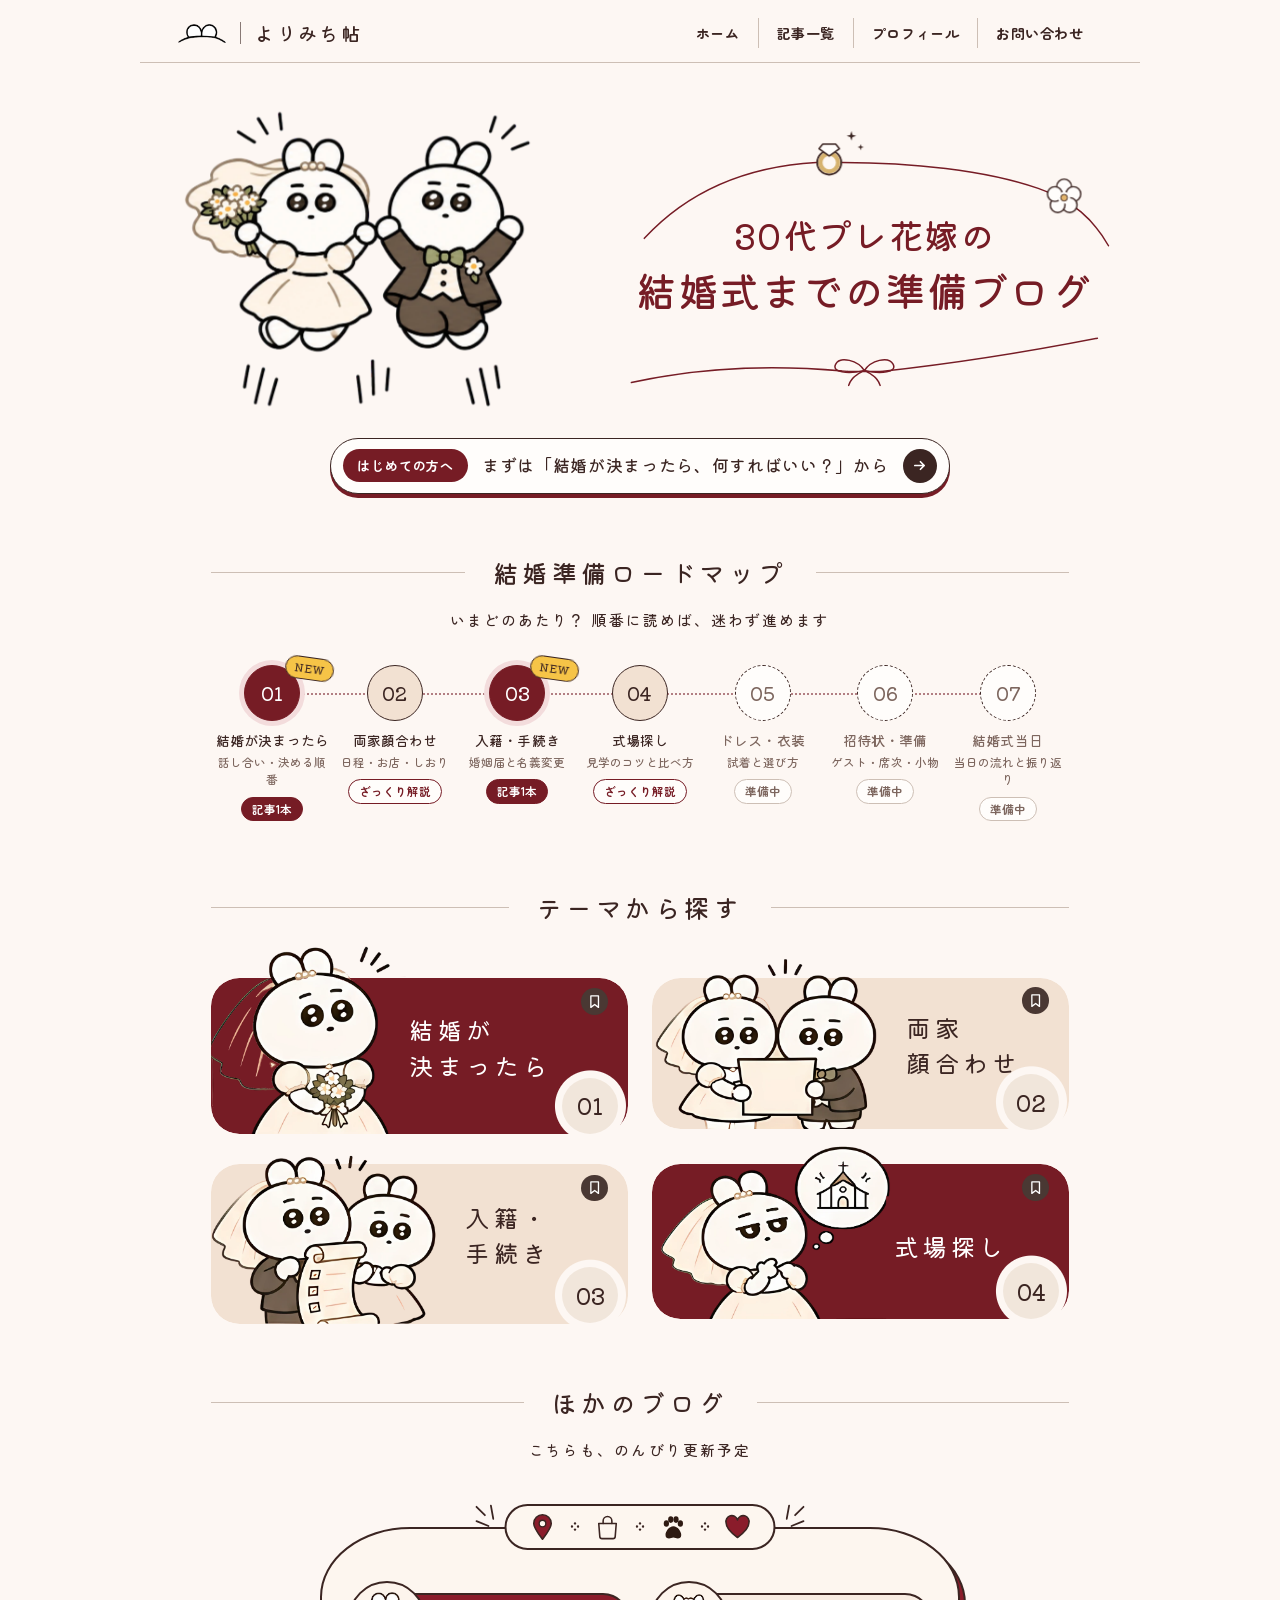
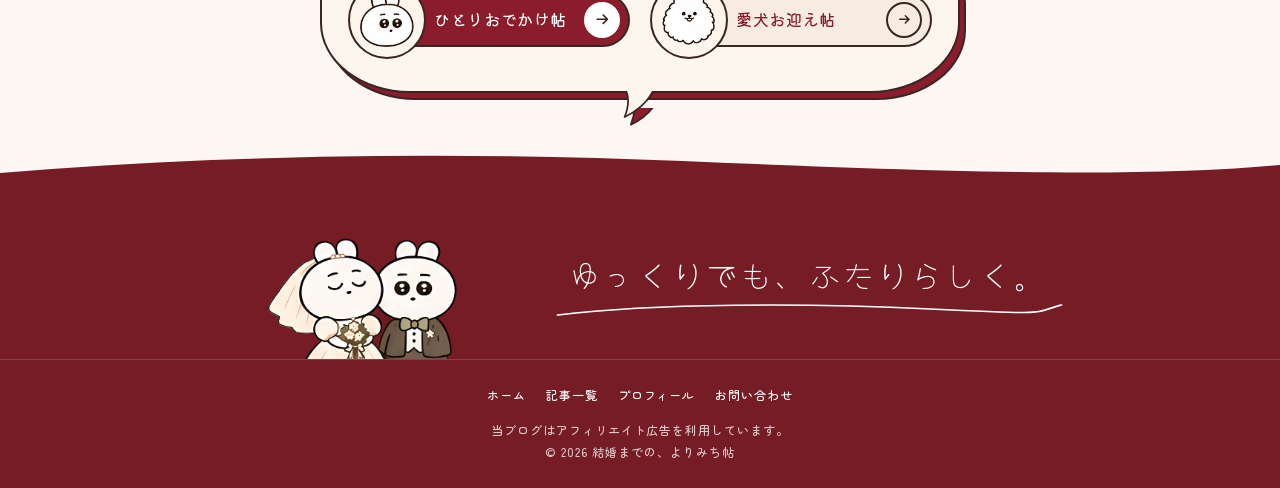
==== commit 2977e1ad: "Add files via upload" ====
--- a/index.html
+++ b/index.html
@@ -268,7 +268,7 @@
     <div class="themes">
       <a class="tc t1" href="article.html"><span class="shape"></span><span class="ill"><img src="img/c1.webp" alt=""></span><b>結婚が<br>決まったら</b><span class="bm"><svg viewBox="0 0 12 14"><path d="M2 1h8v12L6 10l-4 3z" fill="none" stroke="#fff" stroke-width="1.4" stroke-linejoin="round"/></svg></span><span class="no">01</span></a>
       <a class="tc t2" href="article.html#s5"><span class="shape"></span><span class="ill"><img src="img/c2.webp" alt=""></span><b>両家<br>顔合わせ</b><span class="bm"><svg viewBox="0 0 12 14"><path d="M2 1h8v12L6 10l-4 3z" fill="none" stroke="#fff" stroke-width="1.4" stroke-linejoin="round"/></svg></span><span class="no">02</span></a>
-      <a class="tc t3" href="article.html#s6"><span class="shape"></span><span class="ill"><img src="img/c3.webp" alt=""></span><b>入籍・<br>手続き</b><span class="bm"><svg viewBox="0 0 12 14"><path d="M2 1h8v12L6 10l-4 3z" fill="none" stroke="#fff" stroke-width="1.4" stroke-linejoin="round"/></svg></span><span class="no">03</span></a>
+      <a class="tc t3" href="konin.html"><span class="shape"></span><span class="ill"><img src="img/c3.webp" alt=""></span><b>入籍・<br>手続き</b><span class="bm"><svg viewBox="0 0 12 14"><path d="M2 1h8v12L6 10l-4 3z" fill="none" stroke="#fff" stroke-width="1.4" stroke-linejoin="round"/></svg></span><span class="no">03</span></a>
       <a class="tc t4" href="article.html#s7"><span class="shape"></span><span class="ill"><img src="img/c4.webp" alt=""></span><b>式場探し</b><span class="bm"><svg viewBox="0 0 12 14"><path d="M2 1h8v12L6 10l-4 3z" fill="none" stroke="#fff" stroke-width="1.4" stroke-linejoin="round"/></svg></span><span class="no">04</span></a>
     </div>
   </div>
@@ -346,7 +346,8 @@
     {no:'07',t:'結婚式当日',s:'当日の流れと振り返り'}
   ];
   const POSTS=[
-    {stage:'01',title:'結婚が決まったら、何すればいい？',url:'article.html',date:'2026-11-25'}
+    {stage:'01',title:'結婚が決まったら、何すればいい？',url:'article.html',date:'2026-11-25'},
+    {stage:'03',title:'婚姻届は顔合わせ前に提出。8月8日入籍で私がやらかしたこと',url:'konin.html',date:'2026-11-26'}
   ];
   const NEW_DAYS=14;
   {
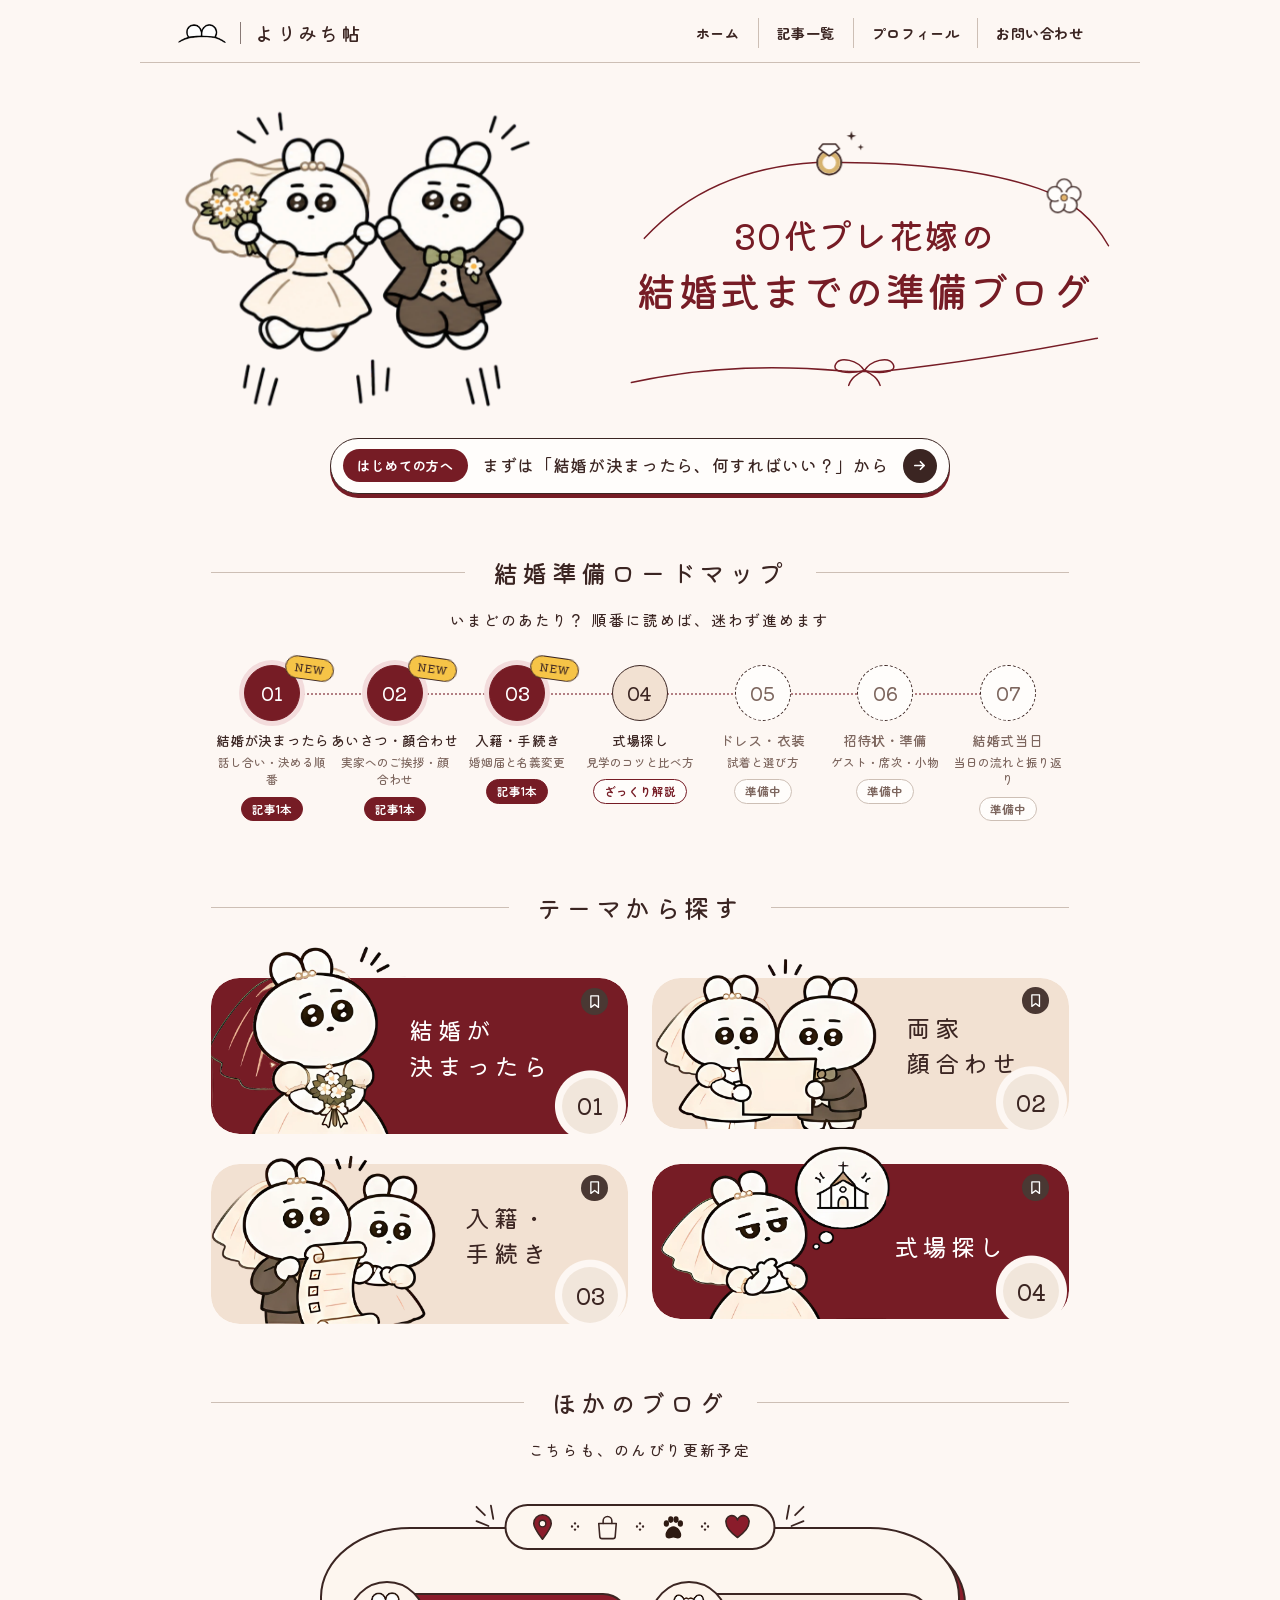
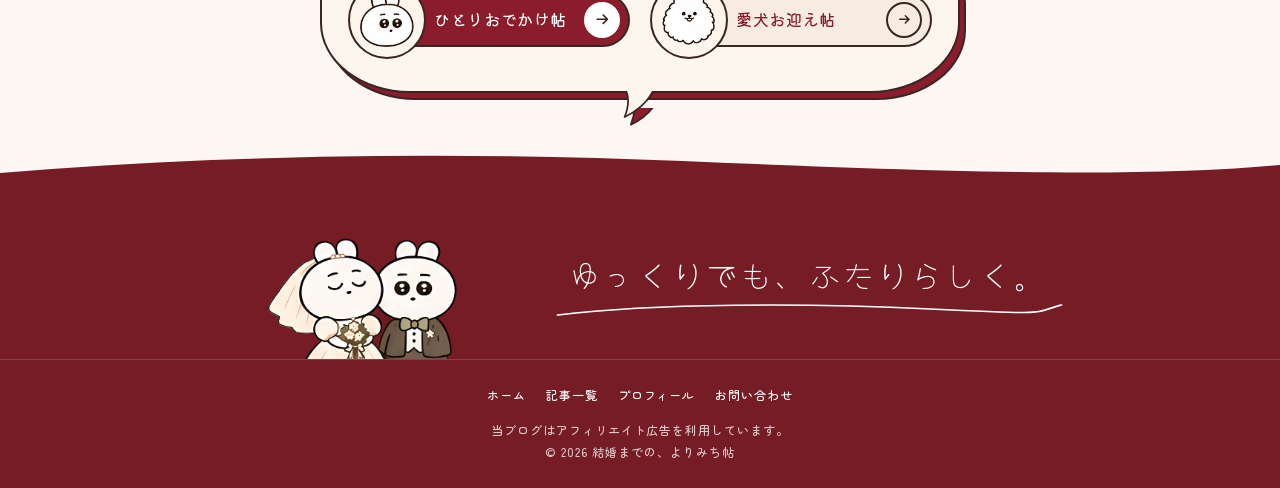
==== commit c790e5dc: "Add files via upload" ====
--- a/index.html
+++ b/index.html
@@ -338,7 +338,7 @@
   /* roadmap (data) */
   const STAGES=[
     {no:'01',t:'結婚が決まったら',s:'話し合い・決める順番'},
-    {no:'02',t:'両家顔合わせ',s:'日程・お店・しおり',peek:'article.html#s5'},
+    {no:'02',t:'あいさつ・顔合わせ',s:'実家へのご挨拶・顔合わせ',peek:'article.html#s5'},
     {no:'03',t:'入籍・手続き',s:'婚姻届と名義変更',peek:'article.html#s6'},
     {no:'04',t:'式場探し',s:'見学のコツと比べ方',peek:'article.html#s7'},
     {no:'05',t:'ドレス・衣装',s:'試着と選び方'},
@@ -347,7 +347,8 @@
   ];
   const POSTS=[
     {stage:'01',title:'結婚が決まったら、何すればいい？',url:'article.html',date:'2026-11-25'},
-    {stage:'03',title:'婚姻届は顔合わせ前に提出。8月8日入籍で私がやらかしたこと',url:'konin.html',date:'2026-11-26'}
+    {stage:'03',title:'婚姻届は顔合わせ前に提出。8月8日入籍で私がやらかしたこと',url:'konin.html',date:'2026-11-26'},
+    {stage:'02',title:'付き合って3年、はじめて彼の実家へ',url:'aisatsu.html',date:'2026-11-26'}
   ];
   const NEW_DAYS=14;
   {
